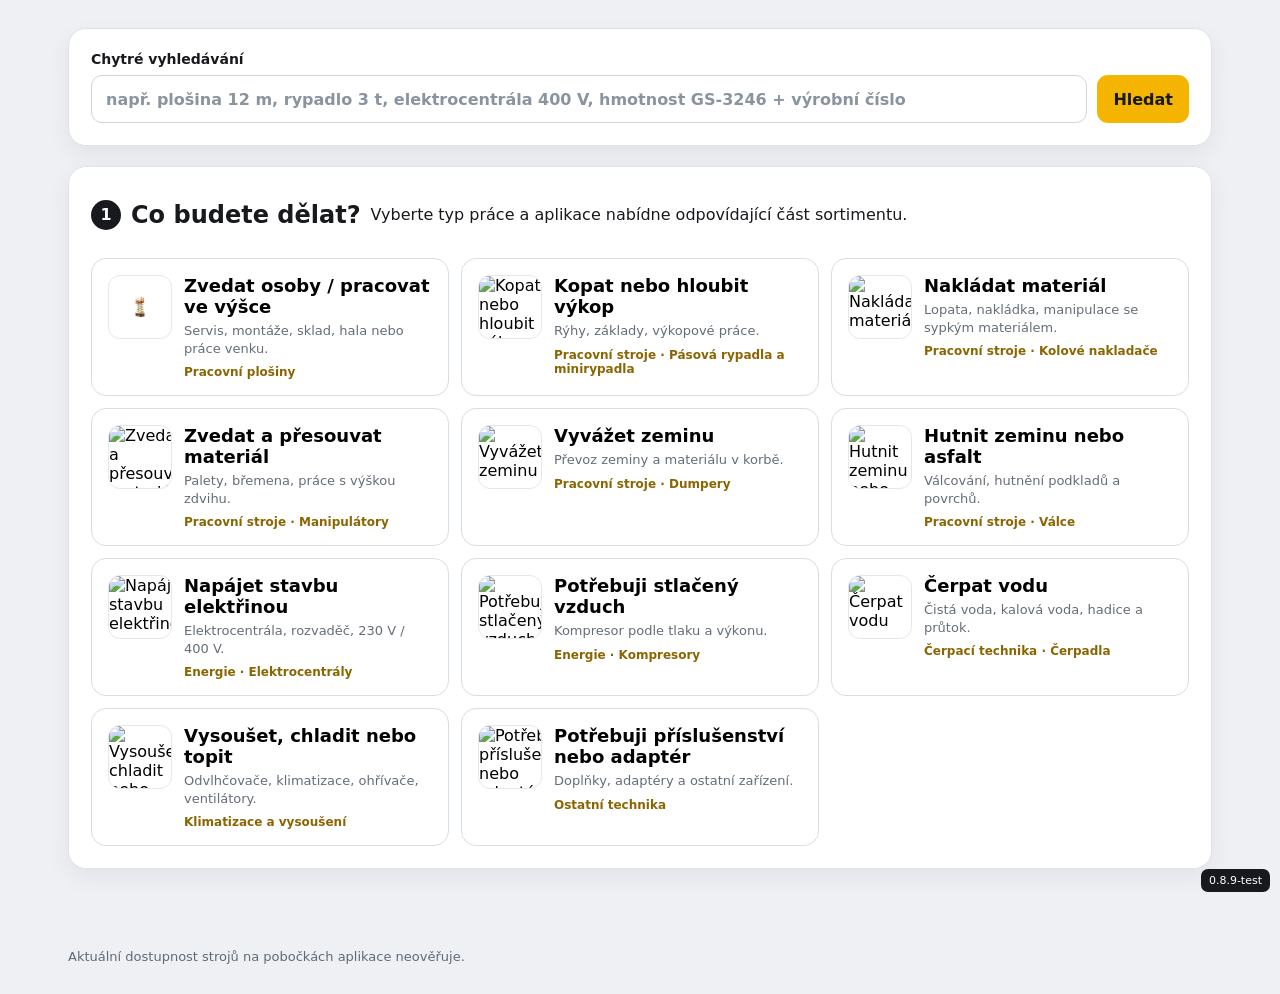
==== index.html @ a7838760 "Add commodity-specific assistant filters" ====
<!doctype html>
<html lang="cs">
<head>
  <meta charset="utf-8">
  <meta name="viewport" content="width=device-width, initial-scale=1">
  <meta name="theme-color" content="#17191d">
  <title>Poradce půjčovny | Zeppelin CZ</title>
  <link rel="stylesheet" href="styles.css?v=0.8.9">
</head>
<body>
  <main class="page-shell">
    <section class="panel smart-search section-block">
      <form id="smartSearchForm">
        <label class="field">
          <span>Chytré vyhledávání</span>
          <div class="smart-row">
            <input id="smartSearchInput" type="search" placeholder="např. plošina 12 m, rypadlo 3 t, elektrocentrála 400 V, hmotnost GS-3246 + výrobní číslo">
            <button class="primary-button" type="submit">Hledat</button>
          </div>
        </label>
      </form>
    </section>

    <section id="intentSection" class="panel section-block">
      <div class="section-heading">
        <div><span class="step">1</span><h2>Co budete dělat?</h2><p>Vyberte typ práce a aplikace nabídne odpovídající část sortimentu.</p></div>
      </div>
      <div id="intentGrid" class="intent-grid"></div>
    </section>

    <section id="categorySection" class="panel section-block hidden">
      <div class="section-heading">
        <div><span class="step">2</span><h2 id="categoryTitle">Vyberte podkategorii volitelně</h2><p id="categoryDescription">Když podkategorii nevyberete, aplikace hledá v celé vybrané skupině.</p></div>
        <div class="heading-actions">
          <button id="changeGroupButton" class="secondary-button" type="button">Změnit typ práce</button>
          <button id="showAllButton" class="secondary-button" type="button">Hledat ve všech podkategoriích</button>
        </div>
      </div>
      <div id="categoryGrid" class="category-grid"></div>
    </section>

    <section id="filterSection" class="panel section-block hidden">
      <div class="section-heading">
        <div><span class="step">3</span><h2>Zadejte požadavky</h2><p id="selectedCategoryLabel"></p></div>
        <button id="changeCategoryButton" class="text-button" type="button">Všechny podkategorie</button>
      </div>
      <form id="filterForm">
        <div id="configFilterPreview" class="filter-preview hidden"></div>
        <div class="form-grid">
          <label class="field"><span id="primaryFilterLabel">Provoz</span>
            <select id="environment">
              <option value="any">Bez omezení</option>
              <option value="indoor">Vnitřní</option>
              <option value="outdoor">Venkovní</option>
            </select>
          </label>
          <label class="field"><span id="secondaryFilterLabel">Druh práce</span>
            <select id="workType">
              <option value="any">Bez omezení</option>
              <option value="straight">Rovná práce nad sebou</option>
              <option value="obstacle">Práce přes překážku</option>
              <option value="outreach">Velký boční dosah</option>
              <option value="narrow">Úzký prostor / kompaktní stroj</option>
              <option value="rough">Venkovní / terénní práce</option>
            </select>
          </label>
          <label class="field"><span>Minimální pracovní výška</span>
            <div class="input-unit"><input id="workingHeight" type="number" min="0" step="0.1" placeholder="např. 10"><em>m</em></div>
          </label>
          <label class="field"><span>Minimální nosnost koše</span>
            <div class="input-unit"><input id="minCapacity" type="number" min="0" step="1" placeholder="bez omezení"><em>kg</em></div>
          </label>
          <label class="field"><span>Minimální boční dosah</span>
            <div class="input-unit"><input id="outreach" type="number" min="0" step="0.1" placeholder="bez omezení"><em>m</em></div>
          </label>
          <label class="field"><span>Pohon</span>
            <select id="drive">
              <option value="any">Bez omezení</option>
              <option value="electric">Elektrický / bateriový</option>
              <option value="diesel">Dieselový</option>
              <option value="hybrid">Kombinovaný</option>
            </select>
          </label>
          <label class="field"><span>Hmotnost stroje do</span>
            <div class="input-unit"><input id="maxWeight" type="number" min="0" step="1" placeholder="bez omezen&iacute;"><em>kg</em></div>
          </label>
          <label class="field checkbox-field">
            <input id="requiresStabilizers" type="checkbox">
            <span>Se stabiliz&aacute;tory</span>
          </label>
        </div>
        <div class="form-actions">
          <button id="searchSubmitButton" class="primary-button" type="submit">Vyhledat vhodné plošiny</button>
          <button id="clearFiltersButton" class="secondary-button" type="button">Vymazat filtry</button>
        </div>
      </form>
    </section>

    <section id="resultsSection" class="section-block hidden">
      <div class="results-header">
        <div><p id="resultsStatus" class="eyebrow"></p><h2 id="resultsTitle">Výsledky</h2><p id="resultsDescription"></p></div>
      </div>
      <div id="resultsGrid" class="results-grid"></div>
      <div class="safety-note"><strong>Orientační výběr.</strong> Před potvrzením nabídky ověřte vhodnost konkrétního stroje a aktuální dostupnost.</div>
    </section>
  </main>

  <footer class="footer">
    <span>Aktuální dostupnost strojů na pobočkách aplikace neověřuje.</span>
  </footer>
  <div class="fixed-version">0.8.9-test</div>

  <script src="data/machines.js?v=0.8.9"></script>
  <script src="data/equipment.js?v=0.8.9"></script>
  <script src="app.js?v=0.8.9"></script>
</body>
</html>
---- styles.css ----
:root{font-family:Inter,system-ui,-apple-system,BlinkMacSystemFont,"Segoe UI",sans-serif;color:#17191d;background:#eef0f3}
*{box-sizing:border-box}body{margin:0}.page-shell{max-width:1180px;margin:0 auto;padding:28px 18px 60px}
.panel{background:#fff;border:1px solid #dfe3e8;border-radius:18px;box-shadow:0 8px 24px rgba(20,25,35,.06)}
.section-block{margin-bottom:20px;padding:22px}.hidden{display:none!important}
.smart-row{display:flex;gap:10px}.smart-row input{flex:1}
.field{display:flex;flex-direction:column;gap:8px;font-weight:600}.field span{font-size:14px}
input,select{width:100%;height:48px;border:1px solid #cfd5dc;border-radius:11px;padding:0 14px;font:inherit;background:#fff;color:#17191d}
input::placeholder{color:#8a949f}
select:has(option[value="any"]:checked){color:#8a949f}
select option{color:#17191d}
button,a{font:inherit}.primary-button,.secondary-button,.link-button{border-radius:11px;padding:12px 16px;text-decoration:none;display:inline-flex;align-items:center;justify-content:center;font-weight:700;cursor:pointer}
.primary-button{border:0;background:#f5b400;color:#17191d}.secondary-button,.link-button.secondary{border:1px solid #cdd3da;background:#fff;color:#17191d}
.link-button.primary{background:#17191d;color:#fff}.text-button{border:0;background:none;text-decoration:underline;cursor:pointer}
.section-heading,.results-header{display:flex;justify-content:space-between;align-items:flex-start;gap:20px}.section-heading>div{display:flex;align-items:center;gap:10px;flex-wrap:wrap}.heading-actions{display:flex;gap:10px;flex-wrap:wrap}
h2{margin:0}.step{width:30px;height:30px;border-radius:50%;display:inline-grid;place-items:center;background:#17191d;color:#fff;font-weight:700}
.intent-grid{display:grid;grid-template-columns:repeat(3,1fr);gap:12px;margin-top:18px}.intent-button{border:1px solid #d8dde3;background:#fff;border-radius:15px;padding:16px;text-align:left;cursor:pointer;min-height:132px;display:grid;grid-template-columns:auto 1fr;gap:12px;align-items:start}.intent-button:hover,.intent-button.active{border-color:#f5b400;box-shadow:0 0 0 2px rgba(245,180,0,.2)}.intent-icon{width:64px;height:64px;border-radius:12px;background:#fff;border:1px solid #e4e8ed;display:grid;place-items:center;overflow:hidden}.intent-icon img{width:88%;height:88%;object-fit:contain}.intent-icon img.category-photo{width:100%;height:100%;object-fit:contain}.intent-label{display:block;font-size:18px;font-weight:700;margin-bottom:5px}.intent-description{display:block;font-size:13px;color:#646d78;line-height:1.35}.intent-route{display:block;margin-top:8px;font-size:12px;color:#8b6500;font-weight:700}
.category-grid{display:grid;grid-template-columns:repeat(5,1fr);gap:12px;margin-top:18px}
.category-button{border:1px solid #d8dde3;background:#fff;border-radius:15px;padding:14px 12px;text-align:left;cursor:pointer;min-height:210px}
.category-button:hover,.category-button.active{border-color:#f5b400;box-shadow:0 0 0 2px rgba(245,180,0,.2)}
.category-icon{display:grid;place-items:center;width:100%;height:142px;background:#fff;border:1px solid #edf0f3;border-radius:11px;overflow:hidden}.category-photo{width:100%;height:100%;object-fit:contain;object-position:center center;display:block}.category-art{width:78%;height:78%;object-fit:contain;display:block}.category-label{display:block;font-size:18px;font-weight:700;margin:10px 0 5px}.category-count{font-size:12px;color:#646d78}
.form-grid{display:grid;grid-template-columns:repeat(2,1fr);gap:16px;margin-top:18px}.form-actions{display:flex;gap:10px;margin-top:18px}
.filter-preview{display:grid;grid-template-columns:repeat(2,minmax(0,1fr));gap:12px;margin-top:18px}.filter-preview-note{grid-column:1/-1;border:1px solid #dfe3e8;border-radius:12px;background:#fff;padding:14px}.filter-preview-note strong{display:block;font-size:16px;margin-bottom:4px;font-weight:700}.filter-preview-note span{color:#646d78;font-size:14px;line-height:1.35}.filter-preview-item{border:1px solid #dfe3e8;border-radius:12px;background:#f4f5f7;padding:14px}.filter-preview-item span{display:block;font-size:12px;font-weight:700;color:#765900;text-transform:uppercase}.filter-preview-item strong{display:block;margin-top:4px;font-size:17px;font-weight:700}
.input-unit{position:relative}.input-unit em{position:absolute;right:14px;top:13px;font-style:normal;color:#67717d}.input-unit input{padding-right:42px}
.checkbox-field{flex-direction:row;align-items:center;justify-content:flex-start;min-height:48px;padding:0 14px;border:1px solid #cfd5dc;border-radius:11px;background:#fff}.checkbox-field input{width:18px;height:18px;margin:0}.checkbox-field span{font-size:14px}
.results-grid{display:grid;grid-template-columns:repeat(2,1fr);gap:16px;margin-top:16px}
.machine-card{background:#fff;border:1px solid #dfe3e8;border-radius:17px;overflow:hidden;box-shadow:0 6px 18px rgba(20,25,35,.05)}
.machine-image-wrap{height:210px;background:#f4f5f7;display:block;position:relative;overflow:hidden}.machine-image{position:absolute;inset:0;width:100%;height:100%;object-fit:contain;object-position:center center;display:block}
.badge{position:absolute;top:12px;left:12px;background:#17191d;color:#fff;border-radius:999px;padding:6px 10px;font-size:12px;font-weight:700}
.machine-content{padding:18px;position:relative;background:#fff}.machine-title{margin:0 0 4px;font-size:23px;line-height:1.15;overflow-wrap:anywhere}.muted{color:#69727d;margin:0 0 14px}
.key-specs{display:grid;grid-template-columns:repeat(2,1fr);gap:8px}.key-spec{background:#f4f5f7;border-radius:10px;padding:10px}.key-spec span{display:block;font-size:12px;color:#6d7680}.key-spec strong{font-size:16px}
.price-box{margin-top:12px;padding:12px;border-radius:12px;background:#fff8df;border:1px solid #f0d77a;display:flex;justify-content:space-between;gap:14px;align-items:flex-start}.price-box>span{font-size:12px;font-weight:700;color:#765900;text-transform:uppercase}.price-box strong,.price-box small{display:block;text-align:right}.price-box strong{font-size:18px}.price-box small{margin-top:3px;color:#6d7680}
.match-delta{margin-top:10px;padding:12px;border-radius:12px;background:#eef7ff;border:1px solid #c8dfef}.match-delta p{margin:0 0 8px;font-size:12px;font-weight:700;color:#174261;text-transform:uppercase}.match-delta>div{display:grid;grid-template-columns:repeat(2,1fr);gap:8px}.match-delta span{background:#fff;border-radius:9px;padding:9px}.match-delta em{display:block;font-style:normal;font-size:12px;color:#65707b}.match-delta strong{font-size:16px}
.machine-actions{display:flex;flex-wrap:wrap;gap:8px;margin-top:16px}.source-note{margin-top:12px;font-size:12px;color:#69727d}
.spec-panel{margin-top:14px;border-top:1px solid #e1e4e8;padding-top:12px}.spec-panel h4{margin:0 0 8px;font-size:15px}.spec-row{display:flex;justify-content:space-between;gap:12px;padding:7px 0;border-bottom:1px solid #eef0f2}.spec-row span{color:#67717d}
.safety-note{margin-top:18px;padding:14px;border-radius:12px;background:#fff7dc;border:1px solid #f0d77a}
.footer{max-width:1180px;margin:0 auto 30px;padding:0 18px;display:flex;justify-content:space-between;gap:16px;color:#606a75;font-size:13px}.fixed-version{position:fixed;right:10px;bottom:8px;background:#17191d;color:#fff;padding:5px 8px;border-radius:7px;font-size:11px}
.eyebrow{font-size:12px;font-weight:700;color:#8b6500;letter-spacing:.05em}.empty{background:#fff;padding:24px;border-radius:14px;border:1px solid #dfe3e8}.empty strong{display:block;font-size:18px;margin-bottom:8px;font-weight:700}.empty ul{margin:12px 0 0;padding-left:20px;color:#606a75}
@media(max-width:850px){.intent-grid{grid-template-columns:repeat(2,1fr)}.category-grid{grid-template-columns:repeat(2,1fr)}.results-grid{grid-template-columns:1fr}.form-grid,.filter-preview{grid-template-columns:1fr}}
@media(max-width:520px){.intent-grid,.category-grid{grid-template-columns:1fr}.smart-row,.form-actions,.section-heading,.footer,.heading-actions{flex-direction:column}.primary-button,.secondary-button{width:100%}.intent-button{grid-template-columns:1fr}}
.weight-result-card{grid-column:1/-1;background:#fff;border:1px solid #dfe3e8;border-radius:17px;padding:20px;box-shadow:0 6px 18px rgba(20,25,35,.05)}
.weight-result-heading{display:flex;align-items:flex-start;justify-content:space-between;gap:16px}.weight-result-heading h3,.weight-result-card h3{margin:3px 0 0;font-size:24px}.weight-kicker{font-size:12px;font-weight:700;letter-spacing:.06em;color:#7a5a00;text-transform:uppercase}.weight-count{background:#f4f5f7;border-radius:999px;padding:7px 10px;font-size:12px;font-weight:700}
.weight-groups{display:grid;grid-template-columns:repeat(auto-fit,minmax(210px,1fr));gap:10px;margin-top:16px}.weight-group{background:#f4f5f7;border-radius:12px;padding:14px}.weight-group strong{display:block;font-size:24px}.weight-group span,.weight-group small{display:block;margin-top:4px;color:#65707b}.weight-group small{overflow-wrap:anywhere}
.exact-weight-value{font-size:42px;font-weight:700;margin:16px 0}.search-warning{grid-column:1/-1;background:#fff7dc;border:1px solid #f0d77a;border-radius:12px;padding:14px;margin-bottom:12px}
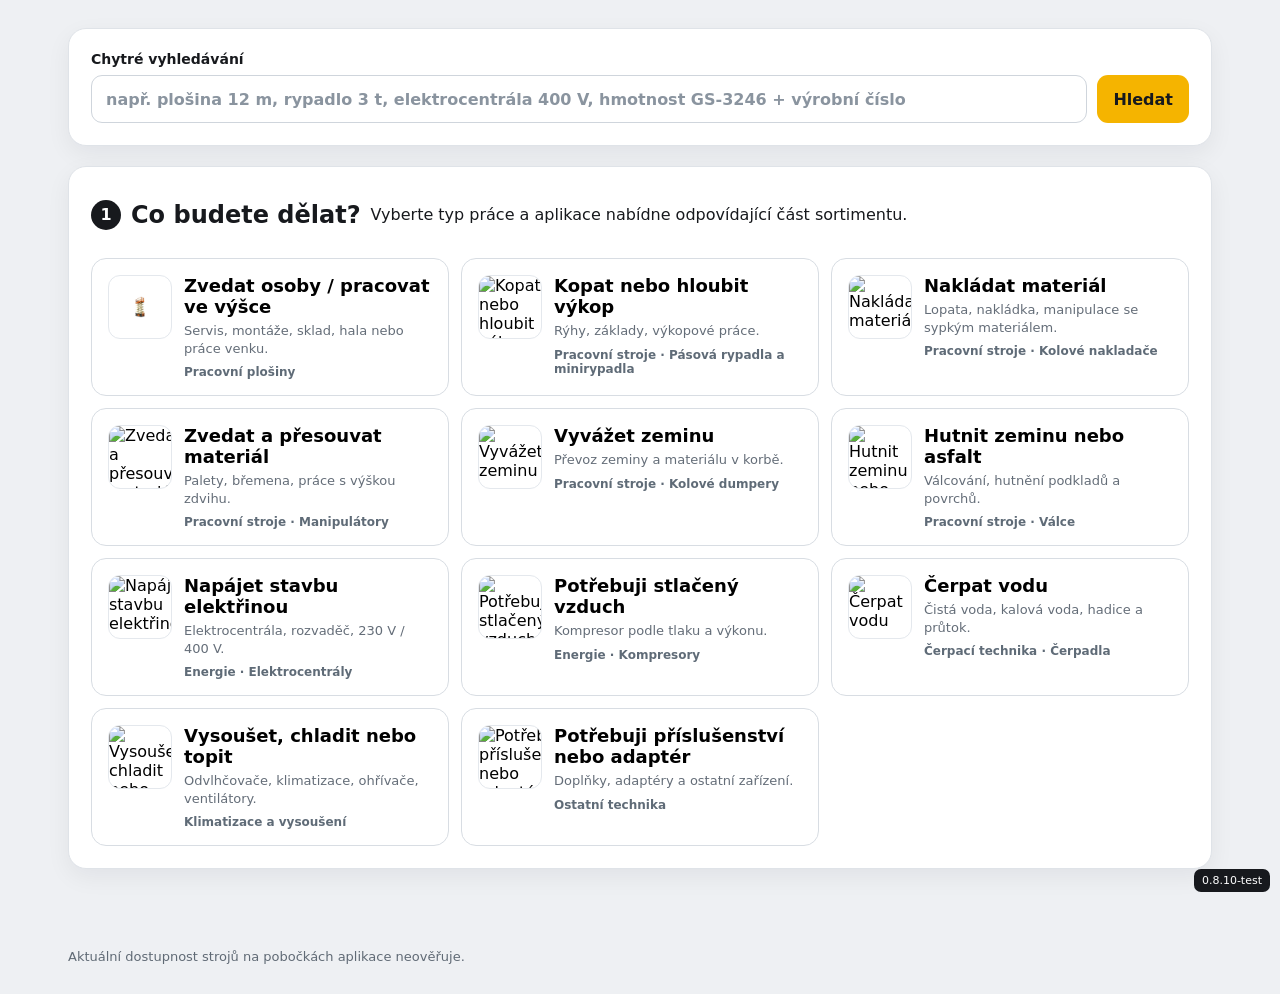
==== commit 224d8a1a: "Refine equipment assistant categories" ====
--- a/index.html
+++ b/index.html
@@ -5,7 +5,7 @@
   <meta name="viewport" content="width=device-width, initial-scale=1">
   <meta name="theme-color" content="#17191d">
   <title>Poradce půjčovny | Zeppelin CZ</title>
-  <link rel="stylesheet" href="styles.css?v=0.8.9">
+  <link rel="stylesheet" href="styles.css?v=0.8.10">
 </head>
 <body>
   <main class="page-shell">
@@ -108,10 +108,10 @@
   <footer class="footer">
     <span>Aktuální dostupnost strojů na pobočkách aplikace neověřuje.</span>
   </footer>
-  <div class="fixed-version">0.8.9-test</div>
+  <div class="fixed-version">0.8.10-test</div>
 
-  <script src="data/machines.js?v=0.8.9"></script>
-  <script src="data/equipment.js?v=0.8.9"></script>
-  <script src="app.js?v=0.8.9"></script>
+  <script src="data/machines.js?v=0.8.10"></script>
+  <script src="data/equipment.js?v=0.8.10"></script>
+  <script src="app.js?v=0.8.10"></script>
 </body>
 </html>
--- a/styles.css
+++ b/styles.css
@@ -14,13 +14,13 @@
 .link-button.primary{background:#17191d;color:#fff}.text-button{border:0;background:none;text-decoration:underline;cursor:pointer}
 .section-heading,.results-header{display:flex;justify-content:space-between;align-items:flex-start;gap:20px}.section-heading>div{display:flex;align-items:center;gap:10px;flex-wrap:wrap}.heading-actions{display:flex;gap:10px;flex-wrap:wrap}
 h2{margin:0}.step{width:30px;height:30px;border-radius:50%;display:inline-grid;place-items:center;background:#17191d;color:#fff;font-weight:700}
-.intent-grid{display:grid;grid-template-columns:repeat(3,1fr);gap:12px;margin-top:18px}.intent-button{border:1px solid #d8dde3;background:#fff;border-radius:15px;padding:16px;text-align:left;cursor:pointer;min-height:132px;display:grid;grid-template-columns:auto 1fr;gap:12px;align-items:start}.intent-button:hover,.intent-button.active{border-color:#f5b400;box-shadow:0 0 0 2px rgba(245,180,0,.2)}.intent-icon{width:64px;height:64px;border-radius:12px;background:#fff;border:1px solid #e4e8ed;display:grid;place-items:center;overflow:hidden}.intent-icon img{width:88%;height:88%;object-fit:contain}.intent-icon img.category-photo{width:100%;height:100%;object-fit:contain}.intent-label{display:block;font-size:18px;font-weight:700;margin-bottom:5px}.intent-description{display:block;font-size:13px;color:#646d78;line-height:1.35}.intent-route{display:block;margin-top:8px;font-size:12px;color:#8b6500;font-weight:700}
+.intent-grid{display:grid;grid-template-columns:repeat(3,1fr);gap:12px;margin-top:18px}.intent-button{border:1px solid #d8dde3;background:#fff;border-radius:15px;padding:16px;text-align:left;cursor:pointer;min-height:132px;display:grid;grid-template-columns:auto 1fr;gap:12px;align-items:start}.intent-button:hover,.intent-button.active{border-color:#f5b400;box-shadow:0 0 0 2px rgba(245,180,0,.2)}.intent-icon{width:64px;height:64px;border-radius:12px;background:#fff;border:1px solid #e4e8ed;display:grid;place-items:center;overflow:hidden}.intent-icon img{width:88%;height:88%;object-fit:contain}.intent-icon img.category-photo{width:100%;height:100%;object-fit:contain}.intent-label{display:block;font-size:18px;font-weight:700;margin-bottom:5px}.intent-description{display:block;font-size:13px;color:#646d78;line-height:1.35}.intent-route{display:block;margin-top:8px;font-size:12px;color:#5f6b77;font-weight:700}
 .category-grid{display:grid;grid-template-columns:repeat(5,1fr);gap:12px;margin-top:18px}
 .category-button{border:1px solid #d8dde3;background:#fff;border-radius:15px;padding:14px 12px;text-align:left;cursor:pointer;min-height:210px}
 .category-button:hover,.category-button.active{border-color:#f5b400;box-shadow:0 0 0 2px rgba(245,180,0,.2)}
 .category-icon{display:grid;place-items:center;width:100%;height:142px;background:#fff;border:1px solid #edf0f3;border-radius:11px;overflow:hidden}.category-photo{width:100%;height:100%;object-fit:contain;object-position:center center;display:block}.category-art{width:78%;height:78%;object-fit:contain;display:block}.category-label{display:block;font-size:18px;font-weight:700;margin:10px 0 5px}.category-count{font-size:12px;color:#646d78}
 .form-grid{display:grid;grid-template-columns:repeat(2,1fr);gap:16px;margin-top:18px}.form-actions{display:flex;gap:10px;margin-top:18px}
-.filter-preview{display:grid;grid-template-columns:repeat(2,minmax(0,1fr));gap:12px;margin-top:18px}.filter-preview-note{grid-column:1/-1;border:1px solid #dfe3e8;border-radius:12px;background:#fff;padding:14px}.filter-preview-note strong{display:block;font-size:16px;margin-bottom:4px;font-weight:700}.filter-preview-note span{color:#646d78;font-size:14px;line-height:1.35}.filter-preview-item{border:1px solid #dfe3e8;border-radius:12px;background:#f4f5f7;padding:14px}.filter-preview-item span{display:block;font-size:12px;font-weight:700;color:#765900;text-transform:uppercase}.filter-preview-item strong{display:block;margin-top:4px;font-size:17px;font-weight:700}
+.filter-preview{display:grid;grid-template-columns:repeat(2,minmax(0,1fr));gap:12px;margin-top:18px}.filter-preview-note{grid-column:1/-1;border:1px solid #dfe3e8;border-radius:12px;background:#fff;padding:14px}.filter-preview-note strong{display:block;font-size:16px;margin-bottom:4px;font-weight:700}.filter-preview-note span{color:#646d78;font-size:14px;line-height:1.35}.filter-preview-item{border:1px solid #dfe3e8;border-radius:12px;background:#f4f5f7;padding:14px}.filter-preview-item span{display:block;font-size:12px;font-weight:700;color:#53606b;text-transform:uppercase}.filter-preview-item strong{display:block;margin-top:4px;font-size:17px;font-weight:700}
 .input-unit{position:relative}.input-unit em{position:absolute;right:14px;top:13px;font-style:normal;color:#67717d}.input-unit input{padding-right:42px}
 .checkbox-field{flex-direction:row;align-items:center;justify-content:flex-start;min-height:48px;padding:0 14px;border:1px solid #cfd5dc;border-radius:11px;background:#fff}.checkbox-field input{width:18px;height:18px;margin:0}.checkbox-field span{font-size:14px}
 .results-grid{display:grid;grid-template-columns:repeat(2,1fr);gap:16px;margin-top:16px}
@@ -29,16 +29,16 @@
 .badge{position:absolute;top:12px;left:12px;background:#17191d;color:#fff;border-radius:999px;padding:6px 10px;font-size:12px;font-weight:700}
 .machine-content{padding:18px;position:relative;background:#fff}.machine-title{margin:0 0 4px;font-size:23px;line-height:1.15;overflow-wrap:anywhere}.muted{color:#69727d;margin:0 0 14px}
 .key-specs{display:grid;grid-template-columns:repeat(2,1fr);gap:8px}.key-spec{background:#f4f5f7;border-radius:10px;padding:10px}.key-spec span{display:block;font-size:12px;color:#6d7680}.key-spec strong{font-size:16px}
-.price-box{margin-top:12px;padding:12px;border-radius:12px;background:#fff8df;border:1px solid #f0d77a;display:flex;justify-content:space-between;gap:14px;align-items:flex-start}.price-box>span{font-size:12px;font-weight:700;color:#765900;text-transform:uppercase}.price-box strong,.price-box small{display:block;text-align:right}.price-box strong{font-size:18px}.price-box small{margin-top:3px;color:#6d7680}
+.price-box{margin-top:12px;padding:12px;border-radius:12px;background:#fff8df;border:1px solid #f0d77a;display:flex;justify-content:space-between;gap:14px;align-items:flex-start}.price-box>span{font-size:12px;font-weight:700;color:#53606b;text-transform:uppercase}.price-box strong,.price-box small{display:block;text-align:right}.price-box strong{font-size:18px}.price-box small{margin-top:3px;color:#6d7680}
 .match-delta{margin-top:10px;padding:12px;border-radius:12px;background:#eef7ff;border:1px solid #c8dfef}.match-delta p{margin:0 0 8px;font-size:12px;font-weight:700;color:#174261;text-transform:uppercase}.match-delta>div{display:grid;grid-template-columns:repeat(2,1fr);gap:8px}.match-delta span{background:#fff;border-radius:9px;padding:9px}.match-delta em{display:block;font-style:normal;font-size:12px;color:#65707b}.match-delta strong{font-size:16px}
 .machine-actions{display:flex;flex-wrap:wrap;gap:8px;margin-top:16px}.source-note{margin-top:12px;font-size:12px;color:#69727d}
 .spec-panel{margin-top:14px;border-top:1px solid #e1e4e8;padding-top:12px}.spec-panel h4{margin:0 0 8px;font-size:15px}.spec-row{display:flex;justify-content:space-between;gap:12px;padding:7px 0;border-bottom:1px solid #eef0f2}.spec-row span{color:#67717d}
 .safety-note{margin-top:18px;padding:14px;border-radius:12px;background:#fff7dc;border:1px solid #f0d77a}
 .footer{max-width:1180px;margin:0 auto 30px;padding:0 18px;display:flex;justify-content:space-between;gap:16px;color:#606a75;font-size:13px}.fixed-version{position:fixed;right:10px;bottom:8px;background:#17191d;color:#fff;padding:5px 8px;border-radius:7px;font-size:11px}
-.eyebrow{font-size:12px;font-weight:700;color:#8b6500;letter-spacing:.05em}.empty{background:#fff;padding:24px;border-radius:14px;border:1px solid #dfe3e8}.empty strong{display:block;font-size:18px;margin-bottom:8px;font-weight:700}.empty ul{margin:12px 0 0;padding-left:20px;color:#606a75}
+.eyebrow{font-size:12px;font-weight:700;color:#53606b;letter-spacing:.05em}.empty{background:#fff;padding:24px;border-radius:14px;border:1px solid #dfe3e8}.empty strong{display:block;font-size:18px;margin-bottom:8px;font-weight:700}.empty ul{margin:12px 0 0;padding-left:20px;color:#606a75}
 @media(max-width:850px){.intent-grid{grid-template-columns:repeat(2,1fr)}.category-grid{grid-template-columns:repeat(2,1fr)}.results-grid{grid-template-columns:1fr}.form-grid,.filter-preview{grid-template-columns:1fr}}
 @media(max-width:520px){.intent-grid,.category-grid{grid-template-columns:1fr}.smart-row,.form-actions,.section-heading,.footer,.heading-actions{flex-direction:column}.primary-button,.secondary-button{width:100%}.intent-button{grid-template-columns:1fr}}
 .weight-result-card{grid-column:1/-1;background:#fff;border:1px solid #dfe3e8;border-radius:17px;padding:20px;box-shadow:0 6px 18px rgba(20,25,35,.05)}
-.weight-result-heading{display:flex;align-items:flex-start;justify-content:space-between;gap:16px}.weight-result-heading h3,.weight-result-card h3{margin:3px 0 0;font-size:24px}.weight-kicker{font-size:12px;font-weight:700;letter-spacing:.06em;color:#7a5a00;text-transform:uppercase}.weight-count{background:#f4f5f7;border-radius:999px;padding:7px 10px;font-size:12px;font-weight:700}
+.weight-result-heading{display:flex;align-items:flex-start;justify-content:space-between;gap:16px}.weight-result-heading h3,.weight-result-card h3{margin:3px 0 0;font-size:24px}.weight-kicker{font-size:12px;font-weight:700;letter-spacing:.06em;color:#53606b;text-transform:uppercase}.weight-count{background:#f4f5f7;border-radius:999px;padding:7px 10px;font-size:12px;font-weight:700}
 .weight-groups{display:grid;grid-template-columns:repeat(auto-fit,minmax(210px,1fr));gap:10px;margin-top:16px}.weight-group{background:#f4f5f7;border-radius:12px;padding:14px}.weight-group strong{display:block;font-size:24px}.weight-group span,.weight-group small{display:block;margin-top:4px;color:#65707b}.weight-group small{overflow-wrap:anywhere}
 .exact-weight-value{font-size:42px;font-weight:700;margin:16px 0}.search-warning{grid-column:1/-1;background:#fff7dc;border:1px solid #f0d77a;border-radius:12px;padding:14px;margin-bottom:12px}
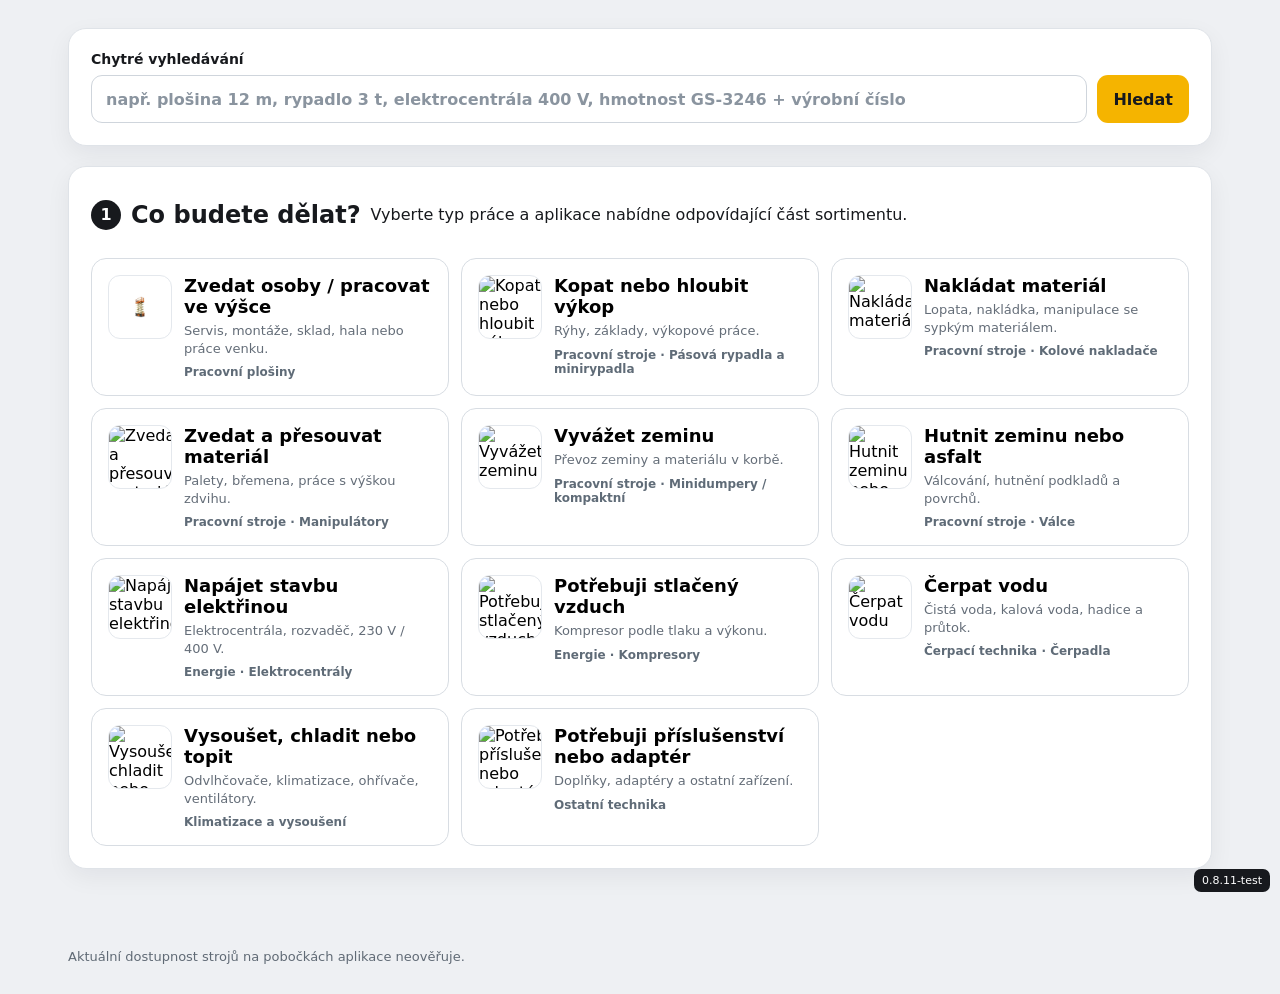
==== commit e23d7b20: "Add category-specific equipment placeholders" ====
--- a/index.html
+++ b/index.html
@@ -5,7 +5,7 @@
   <meta name="viewport" content="width=device-width, initial-scale=1">
   <meta name="theme-color" content="#17191d">
   <title>Poradce půjčovny | Zeppelin CZ</title>
-  <link rel="stylesheet" href="styles.css?v=0.8.10">
+  <link rel="stylesheet" href="styles.css?v=0.8.11">
 </head>
 <body>
   <main class="page-shell">
@@ -108,10 +108,10 @@
   <footer class="footer">
     <span>Aktuální dostupnost strojů na pobočkách aplikace neověřuje.</span>
   </footer>
-  <div class="fixed-version">0.8.10-test</div>
+  <div class="fixed-version">0.8.11-test</div>
 
-  <script src="data/machines.js?v=0.8.10"></script>
-  <script src="data/equipment.js?v=0.8.10"></script>
-  <script src="app.js?v=0.8.10"></script>
+  <script src="data/machines.js?v=0.8.11"></script>
+  <script src="data/equipment.js?v=0.8.11"></script>
+  <script src="app.js?v=0.8.11"></script>
 </body>
 </html>
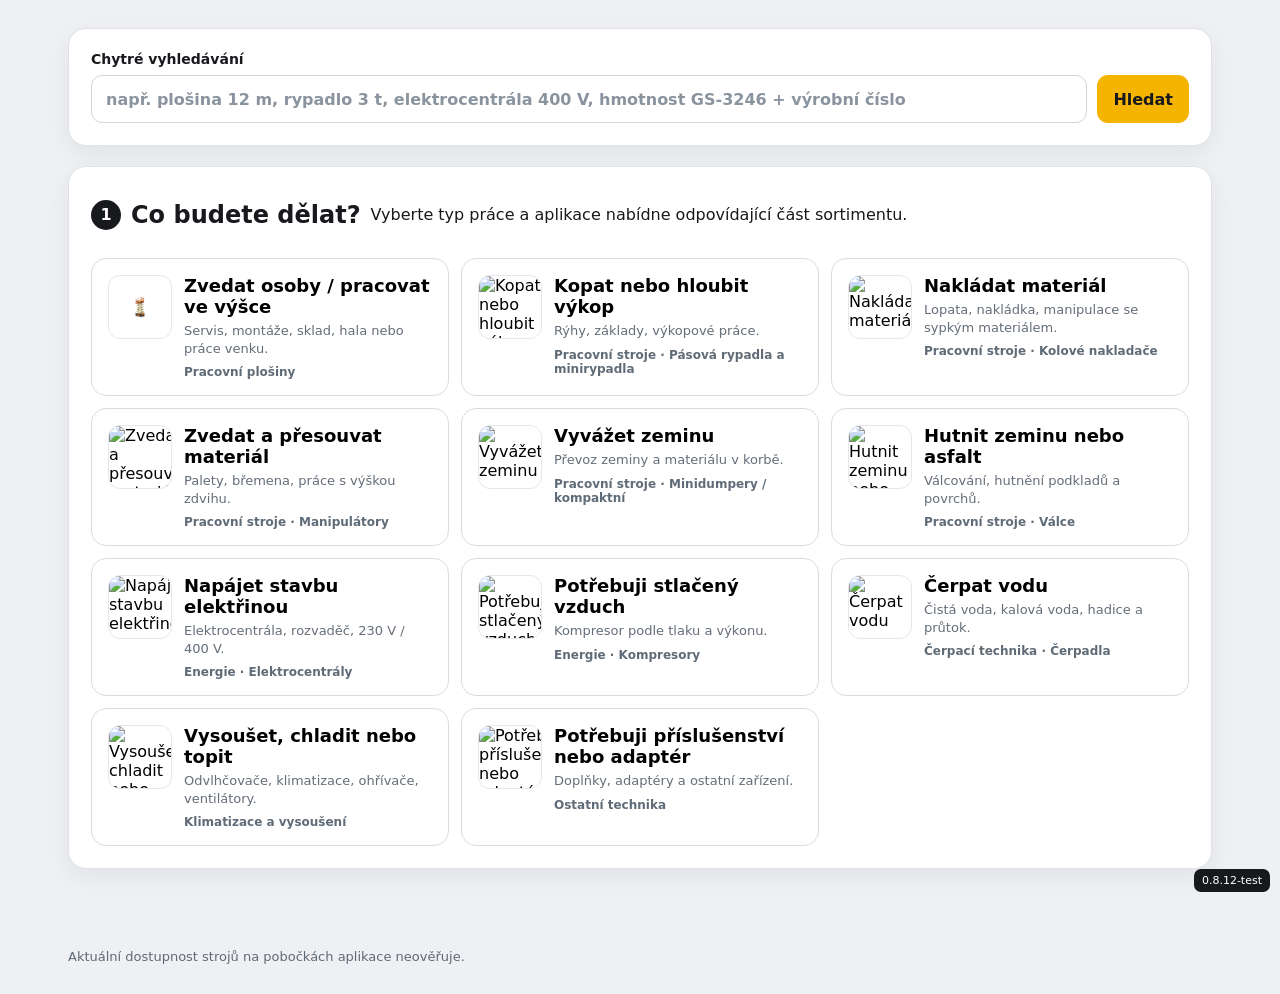
==== commit 019bcbd3: "Filter equipment smart search by weight" ====
--- a/index.html
+++ b/index.html
@@ -5,7 +5,7 @@
   <meta name="viewport" content="width=device-width, initial-scale=1">
   <meta name="theme-color" content="#17191d">
   <title>Poradce půjčovny | Zeppelin CZ</title>
-  <link rel="stylesheet" href="styles.css?v=0.8.11">
+  <link rel="stylesheet" href="styles.css?v=0.8.12">
 </head>
 <body>
   <main class="page-shell">
@@ -108,10 +108,10 @@
   <footer class="footer">
     <span>Aktuální dostupnost strojů na pobočkách aplikace neověřuje.</span>
   </footer>
-  <div class="fixed-version">0.8.11-test</div>
+  <div class="fixed-version">0.8.12-test</div>
 
-  <script src="data/machines.js?v=0.8.11"></script>
-  <script src="data/equipment.js?v=0.8.11"></script>
-  <script src="app.js?v=0.8.11"></script>
+  <script src="data/machines.js?v=0.8.12"></script>
+  <script src="data/equipment.js?v=0.8.12"></script>
+  <script src="app.js?v=0.8.12"></script>
 </body>
 </html>
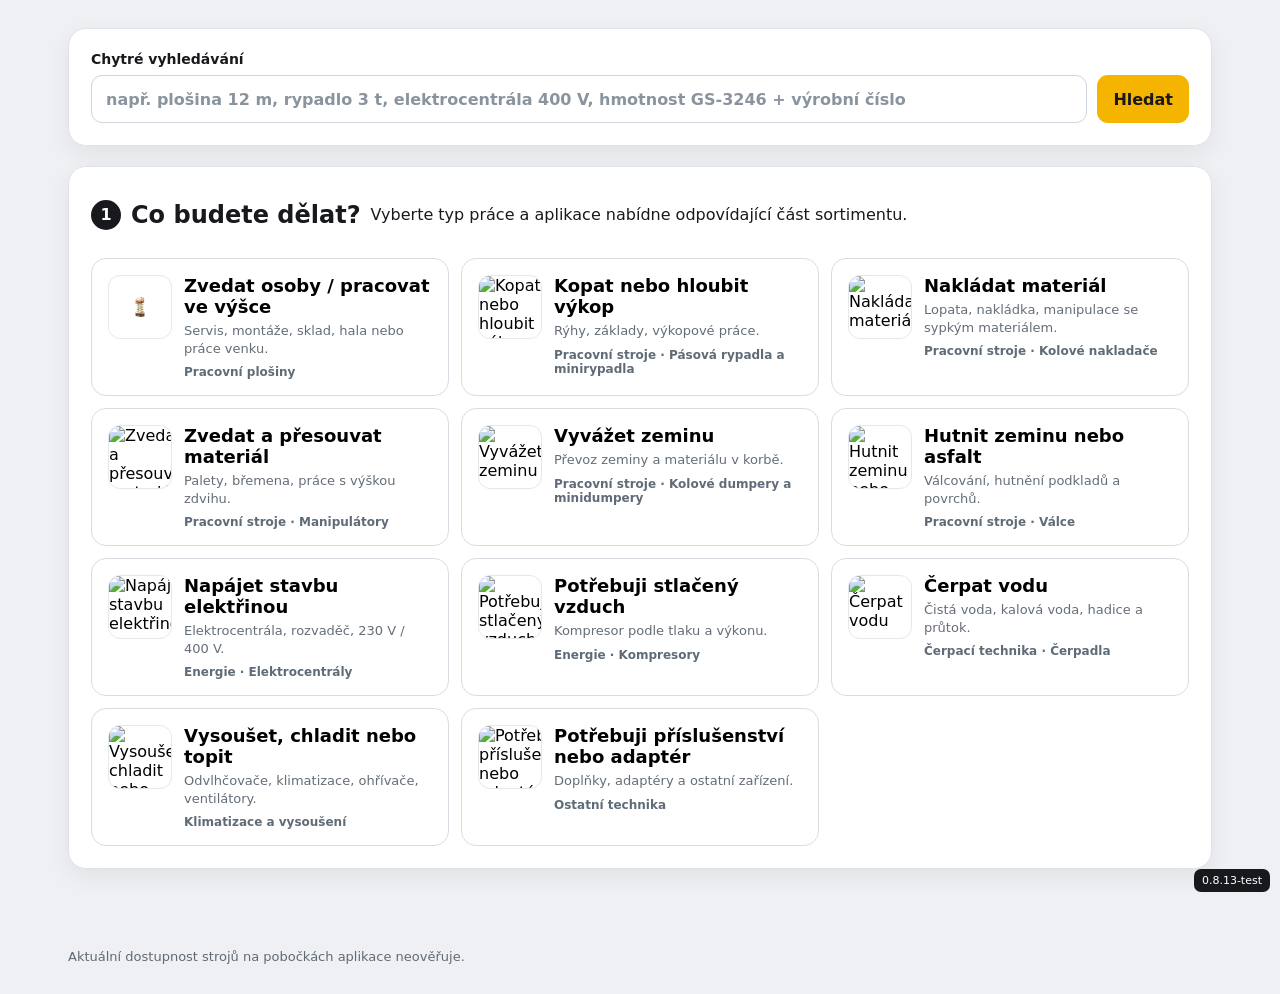
==== commit fc33221c: "Auto-load equipment category results" ====
--- a/index.html
+++ b/index.html
@@ -5,7 +5,7 @@
   <meta name="viewport" content="width=device-width, initial-scale=1">
   <meta name="theme-color" content="#17191d">
   <title>Poradce půjčovny | Zeppelin CZ</title>
-  <link rel="stylesheet" href="styles.css?v=0.8.12">
+  <link rel="stylesheet" href="styles.css?v=0.8.13">
 </head>
 <body>
   <main class="page-shell">
@@ -108,10 +108,10 @@
   <footer class="footer">
     <span>Aktuální dostupnost strojů na pobočkách aplikace neověřuje.</span>
   </footer>
-  <div class="fixed-version">0.8.12-test</div>
+  <div class="fixed-version">0.8.13-test</div>
 
-  <script src="data/machines.js?v=0.8.12"></script>
-  <script src="data/equipment.js?v=0.8.12"></script>
-  <script src="app.js?v=0.8.12"></script>
+  <script src="data/machines.js?v=0.8.13"></script>
+  <script src="data/equipment.js?v=0.8.13"></script>
+  <script src="app.js?v=0.8.13"></script>
 </body>
 </html>
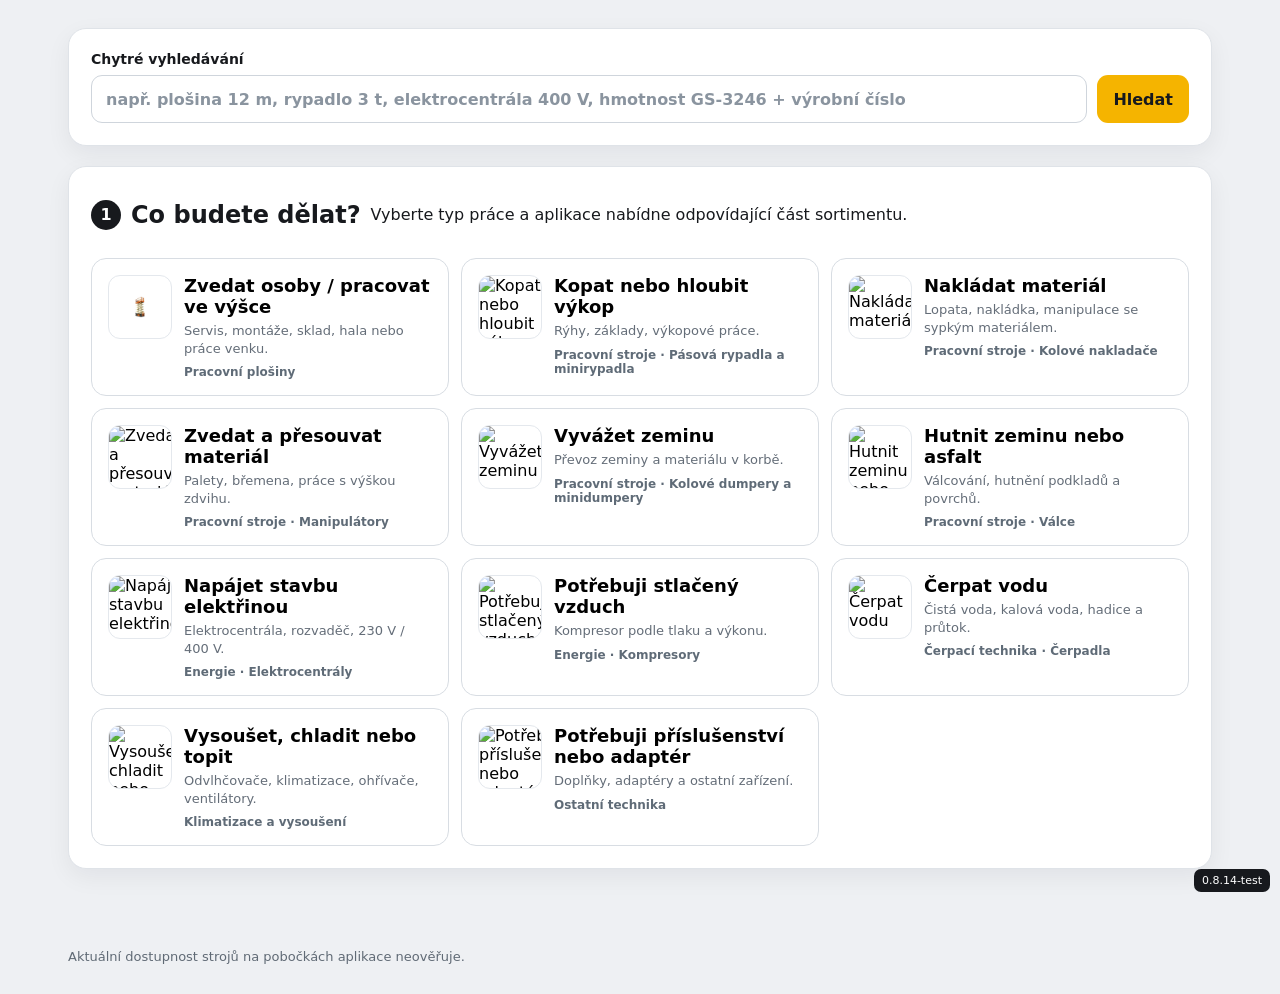
==== commit 897dff1c: "Auto-load intent equipment results" ====
--- a/index.html
+++ b/index.html
@@ -5,7 +5,7 @@
   <meta name="viewport" content="width=device-width, initial-scale=1">
   <meta name="theme-color" content="#17191d">
   <title>Poradce půjčovny | Zeppelin CZ</title>
-  <link rel="stylesheet" href="styles.css?v=0.8.13">
+  <link rel="stylesheet" href="styles.css?v=0.8.14">
 </head>
 <body>
   <main class="page-shell">
@@ -108,10 +108,10 @@
   <footer class="footer">
     <span>Aktuální dostupnost strojů na pobočkách aplikace neověřuje.</span>
   </footer>
-  <div class="fixed-version">0.8.13-test</div>
+  <div class="fixed-version">0.8.14-test</div>
 
-  <script src="data/machines.js?v=0.8.13"></script>
-  <script src="data/equipment.js?v=0.8.13"></script>
-  <script src="app.js?v=0.8.13"></script>
+  <script src="data/machines.js?v=0.8.14"></script>
+  <script src="data/equipment.js?v=0.8.14"></script>
+  <script src="app.js?v=0.8.14"></script>
 </body>
 </html>
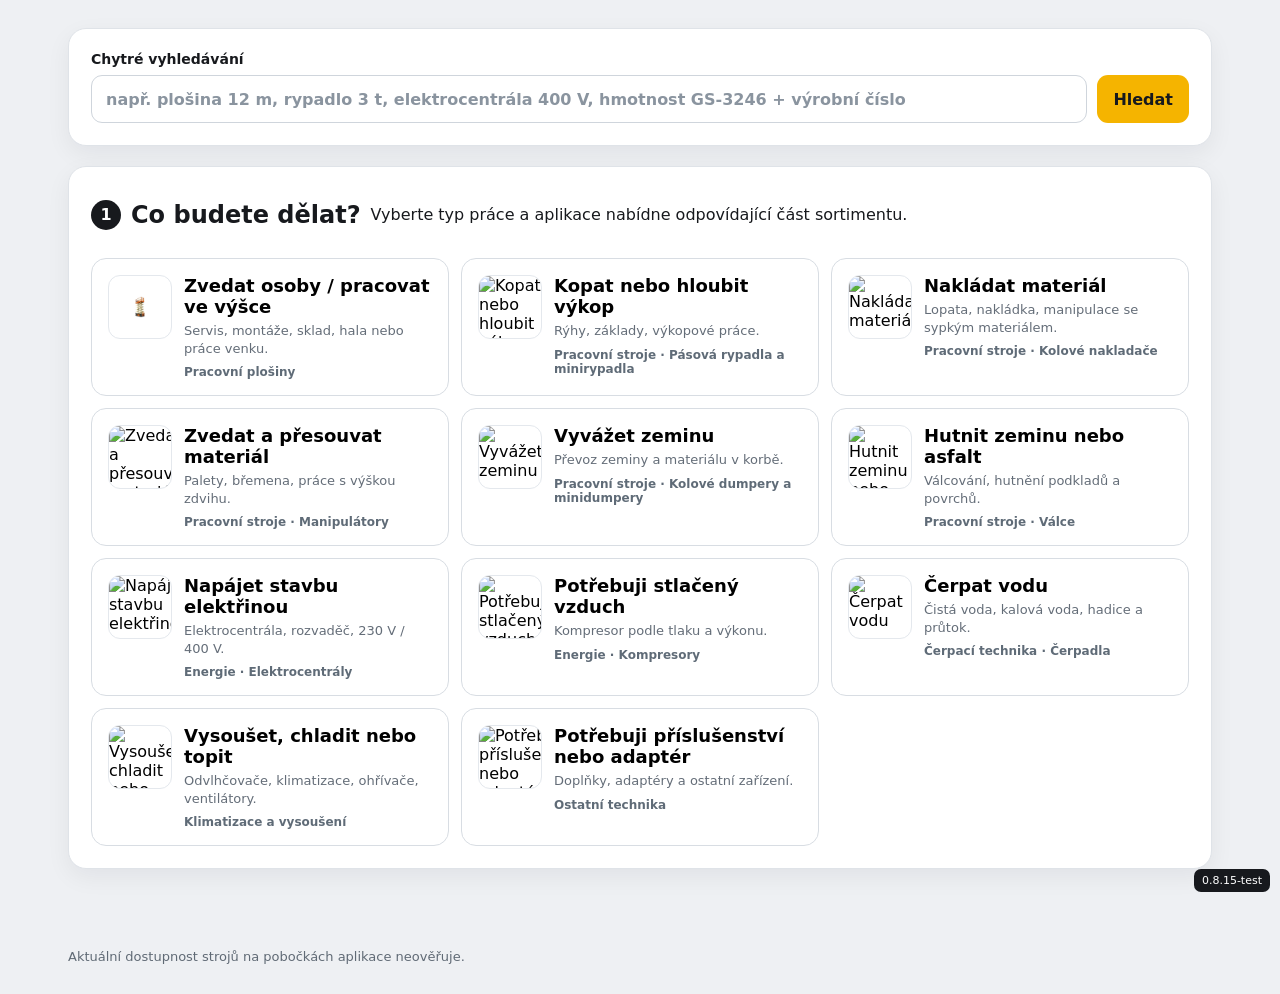
==== commit eb9a52d0: "Remove result match badges" ====
--- a/index.html
+++ b/index.html
@@ -5,7 +5,7 @@
   <meta name="viewport" content="width=device-width, initial-scale=1">
   <meta name="theme-color" content="#17191d">
   <title>Poradce půjčovny | Zeppelin CZ</title>
-  <link rel="stylesheet" href="styles.css?v=0.8.14">
+  <link rel="stylesheet" href="styles.css?v=0.8.15">
 </head>
 <body>
   <main class="page-shell">
@@ -108,10 +108,10 @@
   <footer class="footer">
     <span>Aktuální dostupnost strojů na pobočkách aplikace neověřuje.</span>
   </footer>
-  <div class="fixed-version">0.8.14-test</div>
+  <div class="fixed-version">0.8.15-test</div>
 
-  <script src="data/machines.js?v=0.8.14"></script>
-  <script src="data/equipment.js?v=0.8.14"></script>
-  <script src="app.js?v=0.8.14"></script>
+  <script src="data/machines.js?v=0.8.15"></script>
+  <script src="data/equipment.js?v=0.8.15"></script>
+  <script src="app.js?v=0.8.15"></script>
 </body>
 </html>
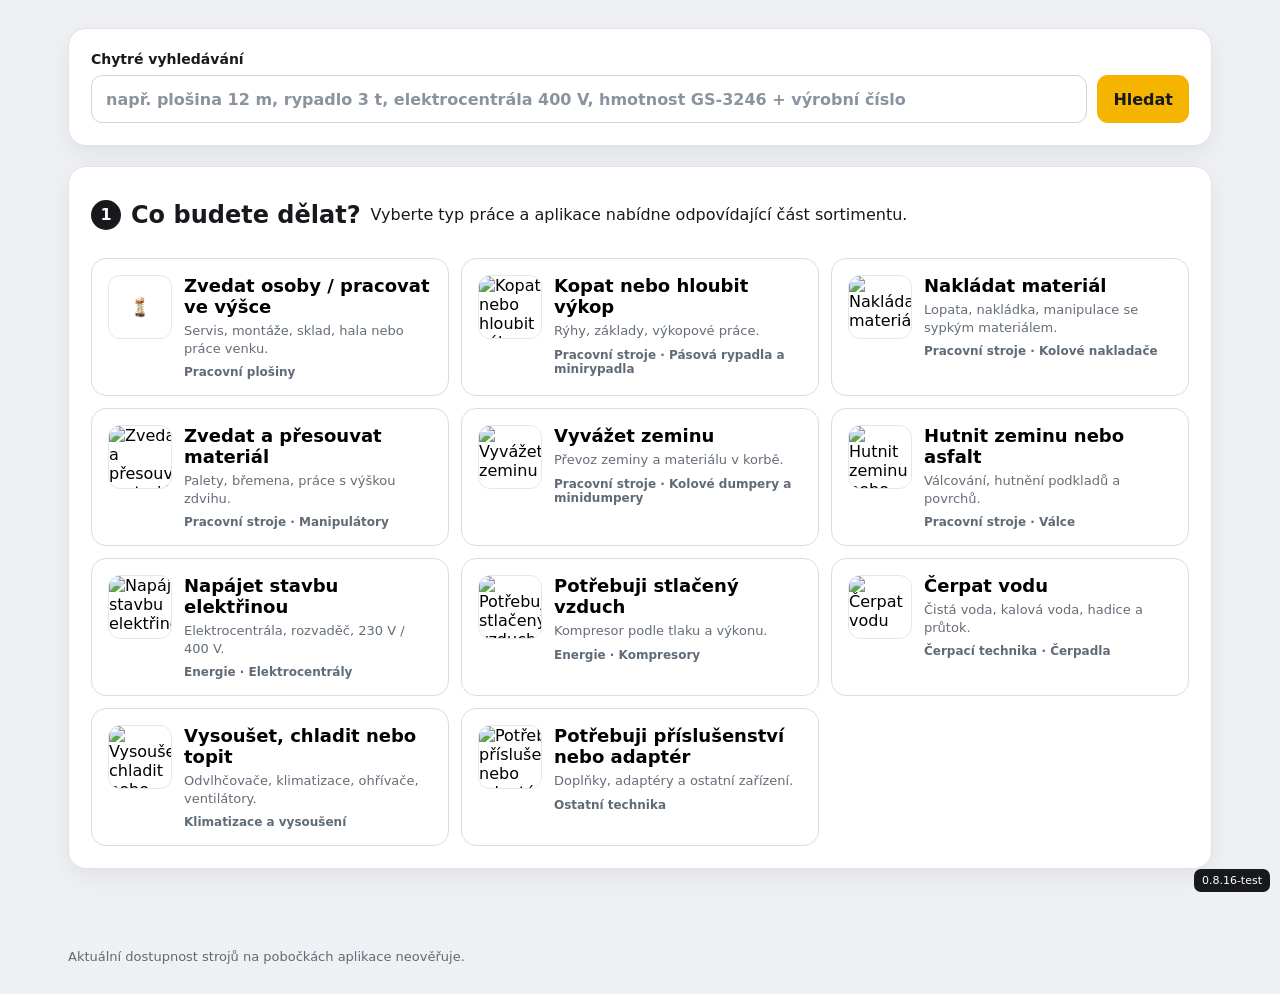
==== commit 0c3df338: "Refine equipment filter prompts" ====
--- a/index.html
+++ b/index.html
@@ -5,7 +5,7 @@
   <meta name="viewport" content="width=device-width, initial-scale=1">
   <meta name="theme-color" content="#17191d">
   <title>Poradce půjčovny | Zeppelin CZ</title>
-  <link rel="stylesheet" href="styles.css?v=0.8.15">
+  <link rel="stylesheet" href="styles.css?v=0.8.16">
 </head>
 <body>
   <main class="page-shell">
@@ -108,10 +108,10 @@
   <footer class="footer">
     <span>Aktuální dostupnost strojů na pobočkách aplikace neověřuje.</span>
   </footer>
-  <div class="fixed-version">0.8.15-test</div>
+  <div class="fixed-version">0.8.16-test</div>
 
-  <script src="data/machines.js?v=0.8.15"></script>
-  <script src="data/equipment.js?v=0.8.15"></script>
-  <script src="app.js?v=0.8.15"></script>
+  <script src="data/machines.js?v=0.8.16"></script>
+  <script src="data/equipment.js?v=0.8.16"></script>
+  <script src="app.js?v=0.8.16"></script>
 </body>
 </html>
